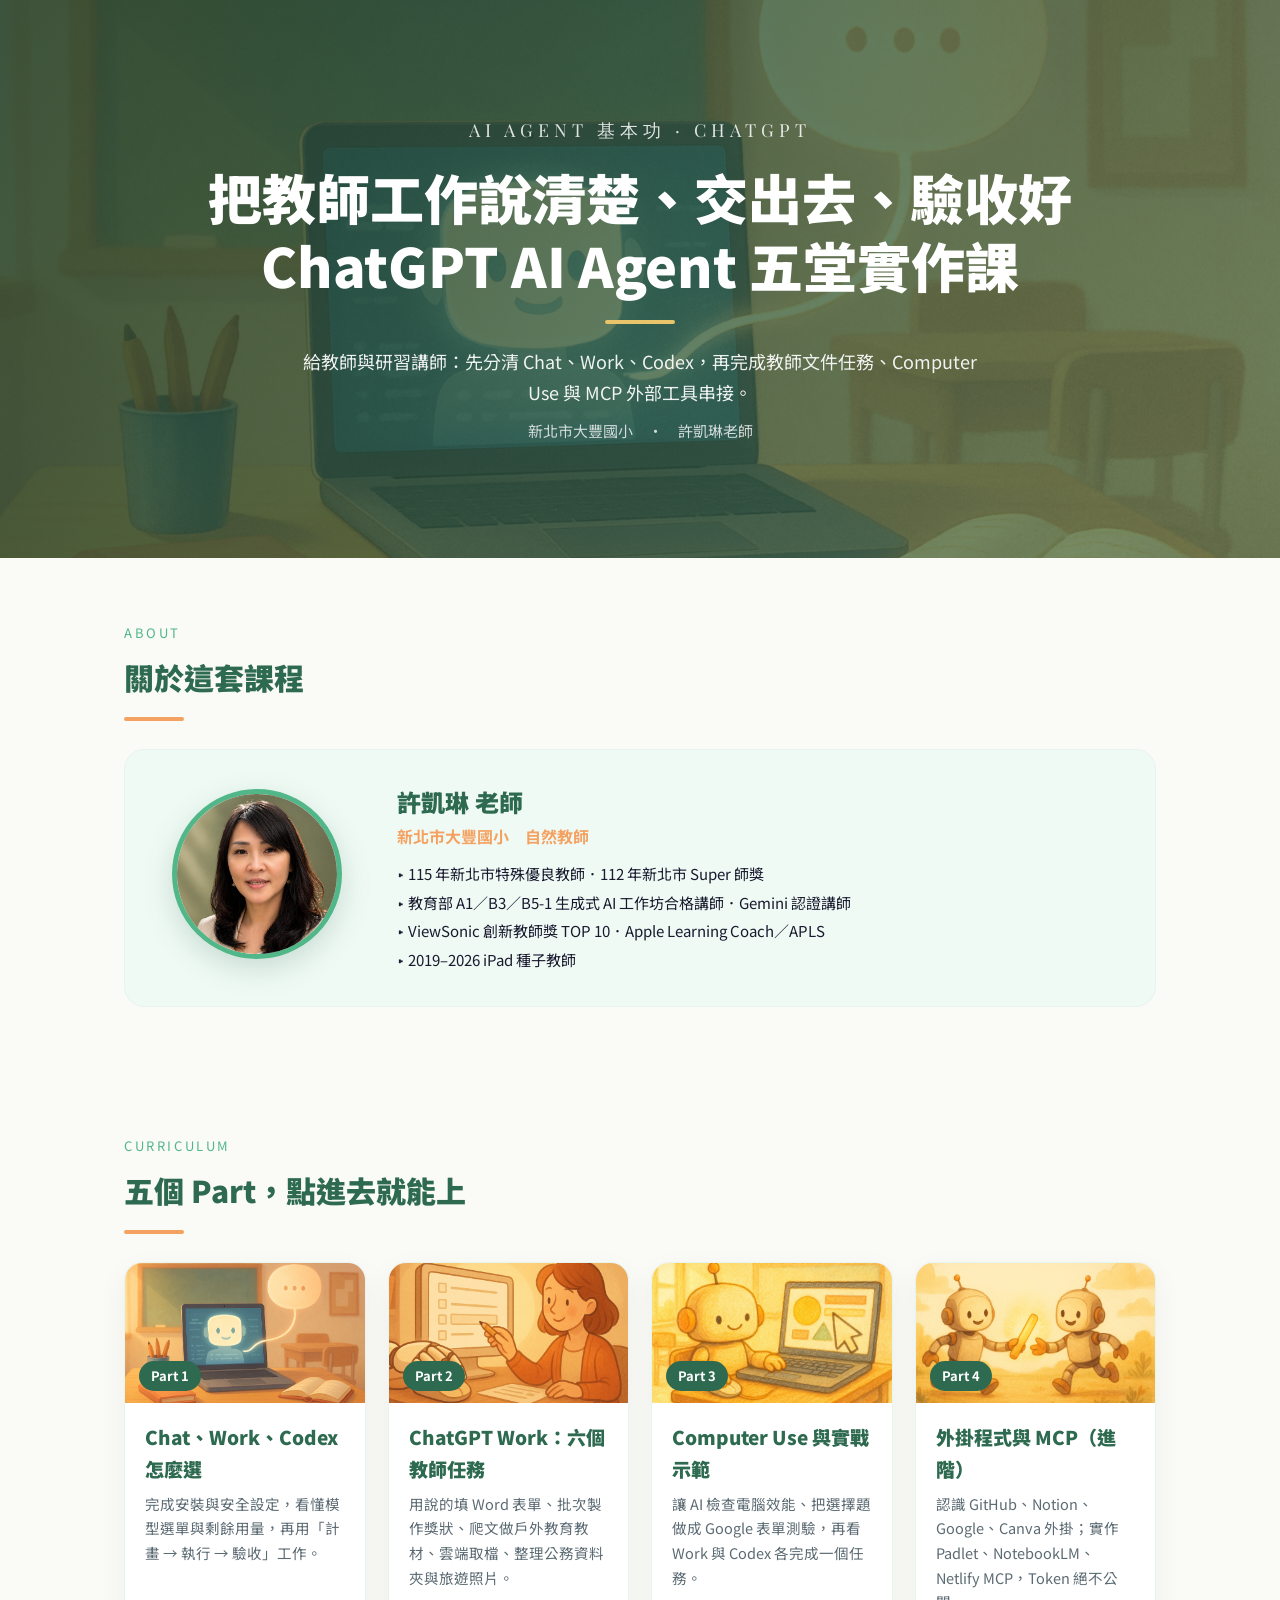
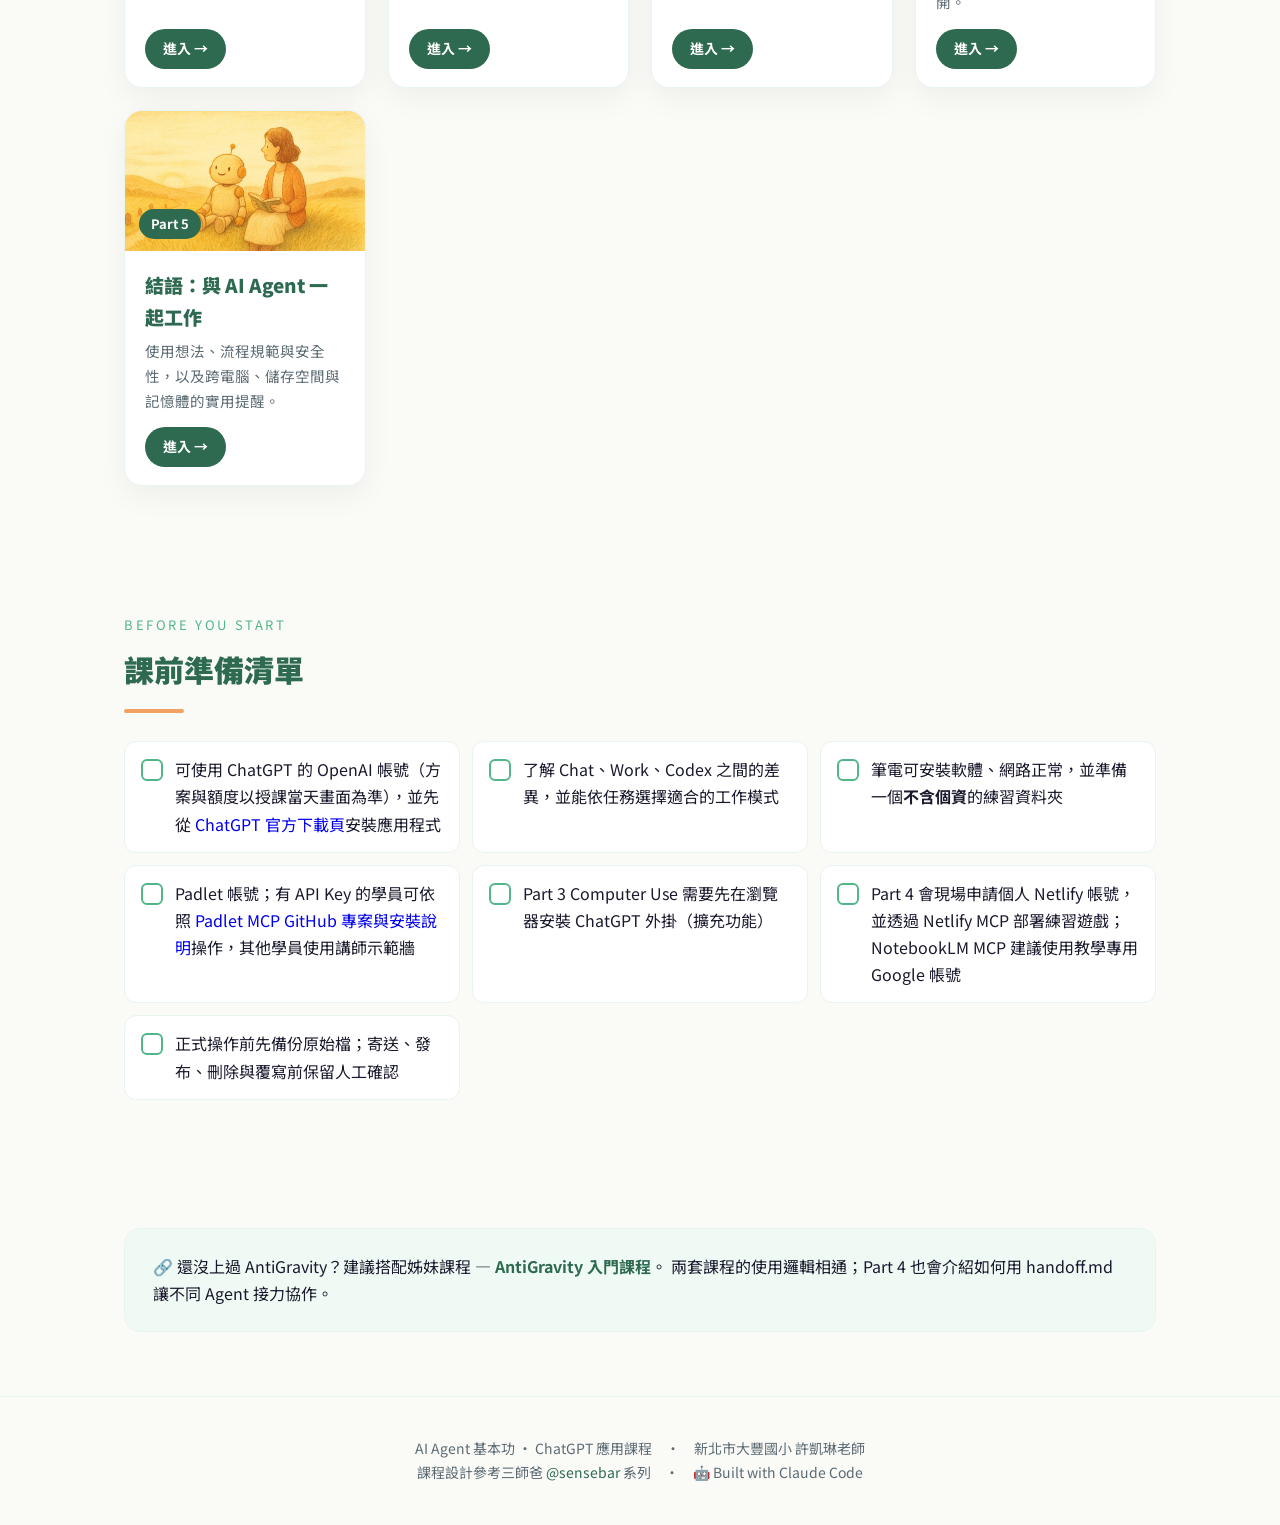
==== index.html @ dd2a67f3 "課程改為五個 Part：Work 六任務、Computer Use 示範、MCP 進階與結語 - Part 1：模型選單換新截圖，新增剩餘用量 - Part 2：改為國小教師 Work 六個實作任務 " ====
<!DOCTYPE html>
<html lang="zh-TW">
<head>
<meta charset="UTF-8">
<meta name="viewport" content="width=device-width, initial-scale=1.0">
<title>AI Agent 基本功 · ChatGPT 應用課程</title>
<link href="https://fonts.googleapis.com/css2?family=Noto+Sans+TC:wght@400;500;700;900&family=Playfair+Display:wght@700&display=swap" rel="stylesheet">
<style>
:root{
  --bg:#FAFAF7;--accent-1:#2D6A4F;--accent-2:#52B788;--accent-3:#F4A261;--accent-4:#E9C46A;
  --text:#1A1A2E;--muted:#5C6B73;--line:#E8F4F0;
}
*,*::before,*::after{box-sizing:border-box;margin:0;padding:0}
body{font-family:'Noto Sans TC',sans-serif;background:var(--bg);color:var(--text);line-height:1.7}
a{text-decoration:none}
.eyebrow{font-family:'Playfair Display';letter-spacing:.28em;text-transform:uppercase;font-size:13px}
.hero{min-height:62vh;display:flex;flex-direction:column;align-items:center;justify-content:center;text-align:center;
  color:#fff;padding:80px 24px;position:relative;background:url('part1/images/cover.png') center/cover}
.hero::after{content:'';position:absolute;inset:0;background:linear-gradient(120deg,rgba(26,58,42,.85),rgba(45,106,79,.6))}
.hero>*{position:relative;z-index:2}
.hero .eyebrow{opacity:.85;margin-bottom:18px}
.hero h1{font-size:clamp(30px,5vw,54px);font-weight:900;line-height:1.25;max-width:900px}
.hero .line{width:70px;height:4px;background:var(--accent-4);border-radius:2px;margin:22px auto}
.hero p{font-size:18px;opacity:.92;max-width:680px}
.hero .by{font-size:15px;opacity:.78;margin-top:10px}
section.block{max-width:1080px;margin:0 auto;padding:64px 24px}
.sec-eyebrow{color:var(--accent-2);letter-spacing:.2em;font-size:13px;margin-bottom:8px}
.sec-title{font-size:30px;font-weight:900;color:var(--accent-1)}
.dline{width:60px;height:4px;background:var(--accent-3);border-radius:2px;margin:14px 0 28px}
.teacher{display:grid;grid-template-columns:200px 1fr;gap:40px;align-items:center;background:#F0FAF5;border:1px solid var(--line);border-radius:20px;padding:32px}
.teacher img{width:170px;height:170px;border-radius:50%;object-fit:cover;border:5px solid var(--accent-2);box-shadow:0 10px 30px rgba(45,106,79,.2)}
.teacher h3{font-size:24px;color:var(--accent-1);font-weight:900}
.teacher .role{color:var(--accent-3);font-weight:700;margin-bottom:10px}
.teacher ul{list-style:none;font-size:15px;color:var(--text);line-height:1.9}
.parts{display:grid;grid-template-columns:repeat(auto-fit,minmax(240px,1fr));gap:22px}
.pcard{background:#fff;border:1px solid var(--line);border-radius:18px;overflow:hidden;display:flex;flex-direction:column;
  box-shadow:0 10px 30px rgba(0,0,0,.05);transition:transform .2s,box-shadow .2s}
.pcard:hover{transform:translateY(-6px);box-shadow:0 18px 44px rgba(45,106,79,.18)}
.pcard .thumb{height:140px;background-size:cover;background-position:center;position:relative}
.pcard .thumb span{position:absolute;left:14px;bottom:12px;background:var(--accent-1);color:#fff;font-weight:700;font-size:13px;padding:4px 12px;border-radius:999px}
.pcard .body{padding:18px 20px;display:flex;flex-direction:column;flex:1}
.pcard h4{font-size:19px;color:var(--accent-1);font-weight:900;margin-bottom:6px}
.pcard p{font-size:14.5px;color:var(--muted);flex:1}
.pcard .go{margin-top:14px;align-self:flex-start;background:var(--accent-1);color:#fff;font-weight:700;font-size:14px;padding:8px 18px;border-radius:999px}
.pcard:hover .go{background:var(--accent-2)}
.chk{list-style:none;display:grid;grid-template-columns:repeat(auto-fit,minmax(280px,1fr));gap:12px}
.chk li{display:flex;gap:12px;align-items:flex-start;background:#fff;border:1px solid var(--line);border-radius:12px;padding:14px 16px;font-size:16px}
.chk .b{width:22px;height:22px;border:2px solid var(--accent-2);border-radius:6px;flex-shrink:0;margin-top:3px}
.cross{background:#F0FAF5;border:1px solid var(--line);border-radius:16px;padding:24px 28px;font-size:16px}
.cross a{color:var(--accent-1);font-weight:700}
footer{text-align:center;color:var(--muted);font-size:14px;padding:40px 24px;border-top:1px solid var(--line)}
@media(max-width:680px){.teacher{grid-template-columns:1fr;text-align:center;justify-items:center}}
</style>
</head>
<body>

<div class="hero">
  <p class="eyebrow">AI Agent 基本功 · ChatGPT</p>
  <h1>把教師工作說清楚、交出去、驗收好<br>ChatGPT AI Agent 五堂實作課</h1>
  <div class="line"></div>
  <p>給教師與研習講師：先分清 Chat、Work、Codex，再完成教師文件任務、Computer Use 與 MCP 外部工具串接。</p>
  <p class="by">新北市大豐國小　·　許凱琳老師</p>
</div>

<section class="block">
  <p class="sec-eyebrow">ABOUT</p>
  <h2 class="sec-title">關於這套課程</h2>
  <div class="dline"></div>
  <div class="teacher">
    <div style="text-align:center"><img src="teacher.png" alt="許凱琳老師"></div>
    <div>
      <h3>許凱琳 老師</h3>
      <p class="role">新北市大豐國小　自然教師</p>
      <ul>
        <li>▸ 115 年新北市特殊優良教師．112 年新北市 Super 師獎</li>
        <li>▸ 教育部 A1／B3／B5-1 生成式 AI 工作坊合格講師．Gemini 認證講師</li>
        <li>▸ ViewSonic 創新教師獎 TOP 10．Apple Learning Coach／APLS</li>
        <li>▸ 2019–2026 iPad 種子教師</li>
      </ul>
    </div>
  </div>
</section>

<section class="block">
  <p class="sec-eyebrow">CURRICULUM</p>
  <h2 class="sec-title">五個 Part，點進去就能上</h2>
  <div class="dline"></div>
  <div class="parts">
    <a class="pcard" href="part1/index.html">
      <div class="thumb" style="background-image:url('part1/images/cover.png')"><span>Part 1</span></div>
      <div class="body"><h4>Chat、Work、Codex 怎麼選</h4><p>完成安裝與安全設定，看懂模型選單與剩餘用量，再用「計畫 → 執行 → 驗收」工作。</p><span class="go">進入 →</span></div>
    </a>
    <a class="pcard" href="part2/index.html">
      <div class="thumb" style="background-image:url('part2/images/cover.png')"><span>Part 2</span></div>
      <div class="body"><h4>ChatGPT Work：六個教師任務</h4><p>用說的填 Word 表單、批次製作獎狀、爬文做戶外教育教材、雲端取檔、整理公務資料夾與旅遊照片。</p><span class="go">進入 →</span></div>
    </a>
    <a class="pcard" href="part3/index.html">
      <div class="thumb" style="background-image:url('part3/images/cover.png')"><span>Part 3</span></div>
      <div class="body"><h4>Computer Use 與實戰示範</h4><p>讓 AI 檢查電腦效能、把選擇題做成 Google 表單測驗，再看 Work 與 Codex 各完成一個任務。</p><span class="go">進入 →</span></div>
    </a>
    <a class="pcard" href="part4/index.html">
      <div class="thumb" style="background-image:url('part4/images/cover.png')"><span>Part 4</span></div>
      <div class="body"><h4>外掛程式與 MCP（進階）</h4><p>認識 GitHub、Notion、Google、Canva 外掛；實作 Padlet、NotebookLM、Netlify MCP，Token 絕不公開。</p><span class="go">進入 →</span></div>
    </a>
    <a class="pcard" href="part5/index.html">
      <div class="thumb" style="background-image:url('part5/images/cover.png')"><span>Part 5</span></div>
      <div class="body"><h4>結語：與 AI Agent 一起工作</h4><p>使用想法、流程規範與安全性，以及跨電腦、儲存空間與記憶體的實用提醒。</p><span class="go">進入 →</span></div>
    </a>
  </div>
</section>

<section class="block">
  <p class="sec-eyebrow">BEFORE YOU START</p>
  <h2 class="sec-title">課前準備清單</h2>
  <div class="dline"></div>
  <ul class="chk">
    <li><span class="b"></span><div>可使用 ChatGPT 的 OpenAI 帳號（方案與額度以授課當天畫面為準），並先從 <a href="https://chatgpt.com/zh-Hant/download/?utm_source=google&amp;utm_medium=paid_search&amp;utm_campaign=GOOG_C_SEM_GBR_Core_CHT_BAU_ACQ_PER_MIX_ALL_APAC_AU_EN_021425&amp;c_id=22239765488&amp;c_agid=176457983033&amp;c_crid=790574195702&amp;c_kwid=kwd-350567194487&amp;c_ims=&amp;c_pms=9071791&amp;c_nw=g&amp;c_dvc=c&amp;gad_source=1&amp;gad_campaignid=22239765488&amp;gbraid=0AAAAA-I0E5fK0s0aEL0Xk7DuOpNk20ozf&amp;gclid=CjwKCAjwyOzSBhBTEiwAmxvJ-qvBQ9vXFTyncoGYKgB4YXILyBUnPpXNg4qQpGhBZ-QBiLRm71dwvhoCGNcQAvD_BwE" target="_blank" rel="noopener">ChatGPT 官方下載頁</a>安裝應用程式</div></li>
    <li><span class="b"></span><div>了解 Chat、Work、Codex 之間的差異，並能依任務選擇適合的工作模式</div></li>
    <li><span class="b"></span><div>筆電可安裝軟體、網路正常，並準備一個<b>不含個資</b>的練習資料夾</div></li>
    <li><span class="b"></span><div>Padlet 帳號；有 API Key 的學員可依照 <a href="https://github.com/ab0308-del/padlet-mcp" target="_blank" rel="noopener">Padlet MCP GitHub 專案與安裝說明</a>操作，其他學員使用講師示範牆</div></li>
    <li><span class="b"></span><div>Part 3 Computer Use 需要先在瀏覽器安裝 ChatGPT 外掛（擴充功能）</div></li>
    <li><span class="b"></span><div>Part 4 會現場申請個人 Netlify 帳號，並透過 Netlify MCP 部署練習遊戲；NotebookLM MCP 建議使用教學專用 Google 帳號</div></li>
    <li><span class="b"></span><div>正式操作前先備份原始檔；寄送、發布、刪除與覆寫前保留人工確認</div></li>
  </ul>
</section>

<section class="block">
  <div class="cross">
    🔗 還沒上過 AntiGravity？建議搭配姊妹課程 —
    <a href="https://ab0308-del.github.io/antigravity-course/" target="_blank">AntiGravity 入門課程</a>。
    兩套課程的使用邏輯相通；Part 4 也會介紹如何用 handoff.md 讓不同 Agent 接力協作。
  </div>
</section>

<footer>
  AI Agent 基本功 · ChatGPT 應用課程　·　新北市大豐國小 許凱琳老師<br>
  課程設計參考三師爸 <a href="https://www.youtube.com/@sensebar" target="_blank" style="color:var(--accent-1)">@sensebar</a> 系列　·　🤖 Built with Claude Code
</footer>

</body>
</html>
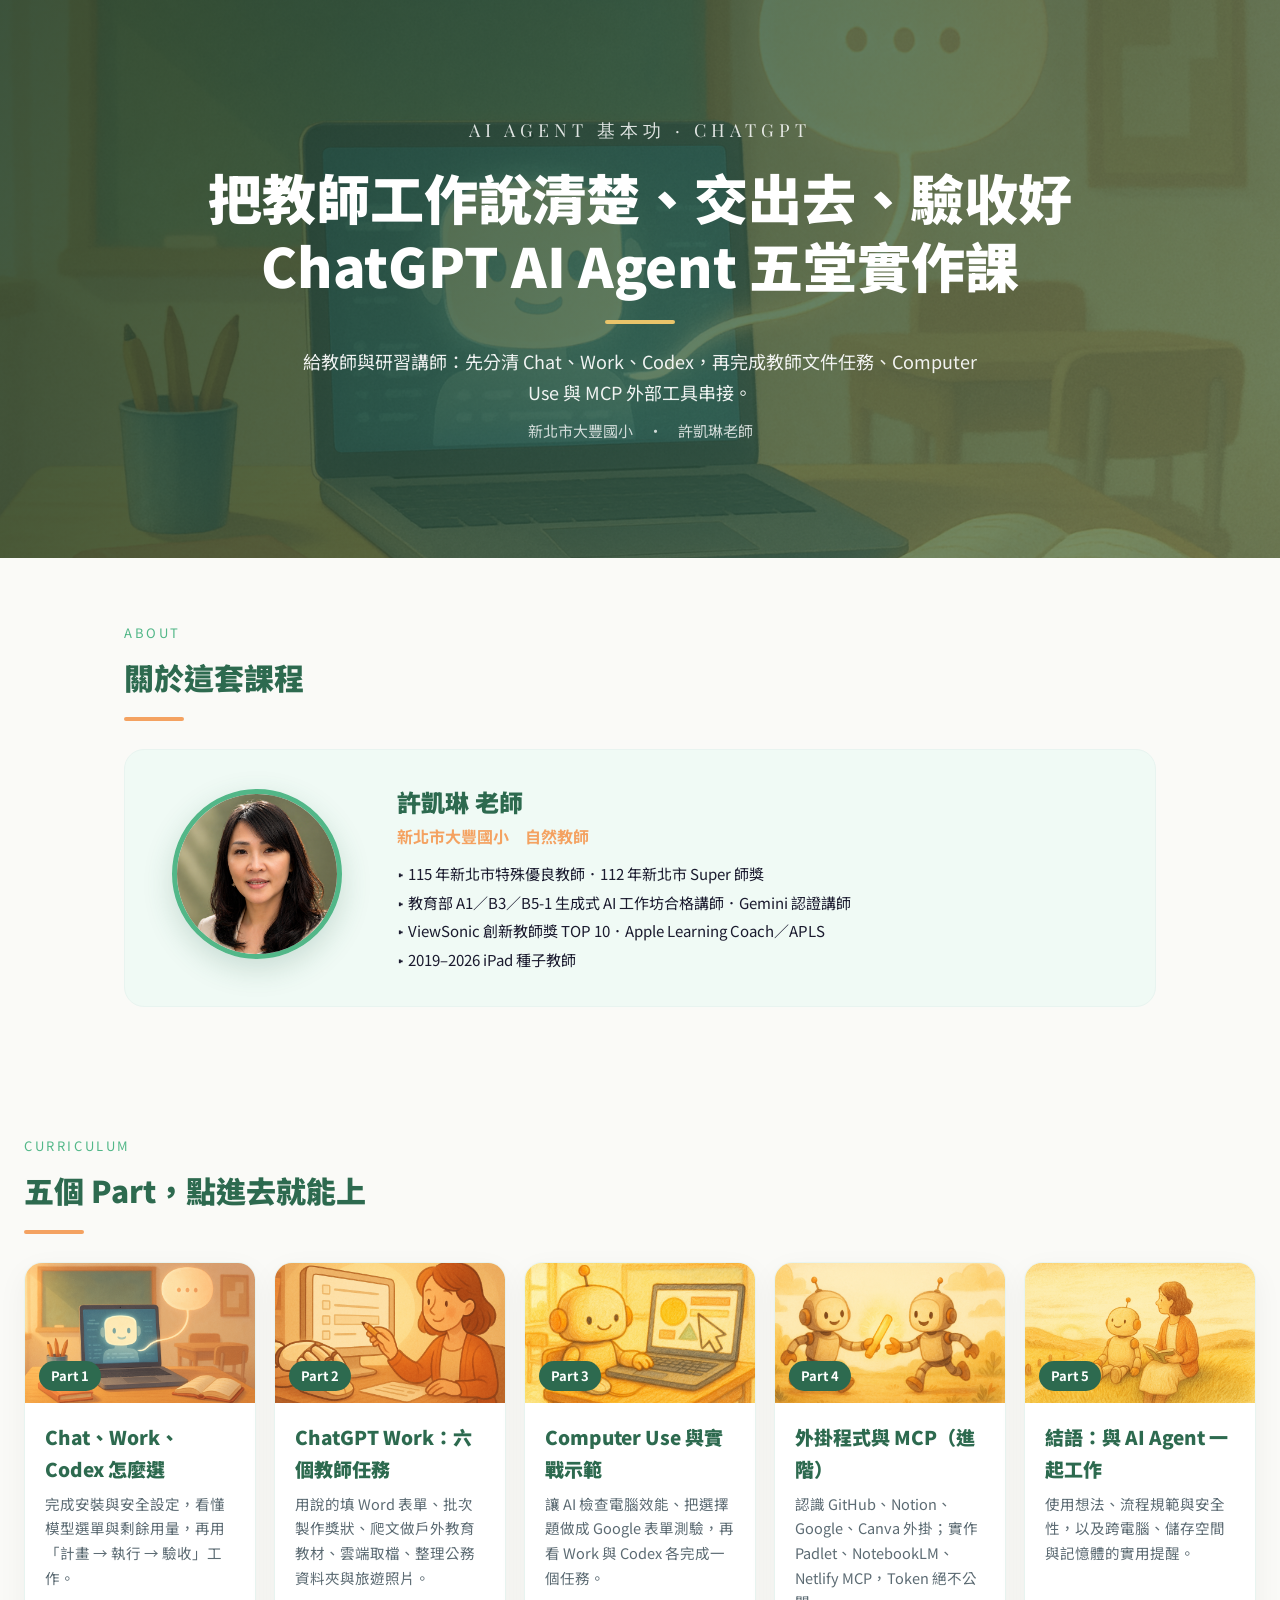
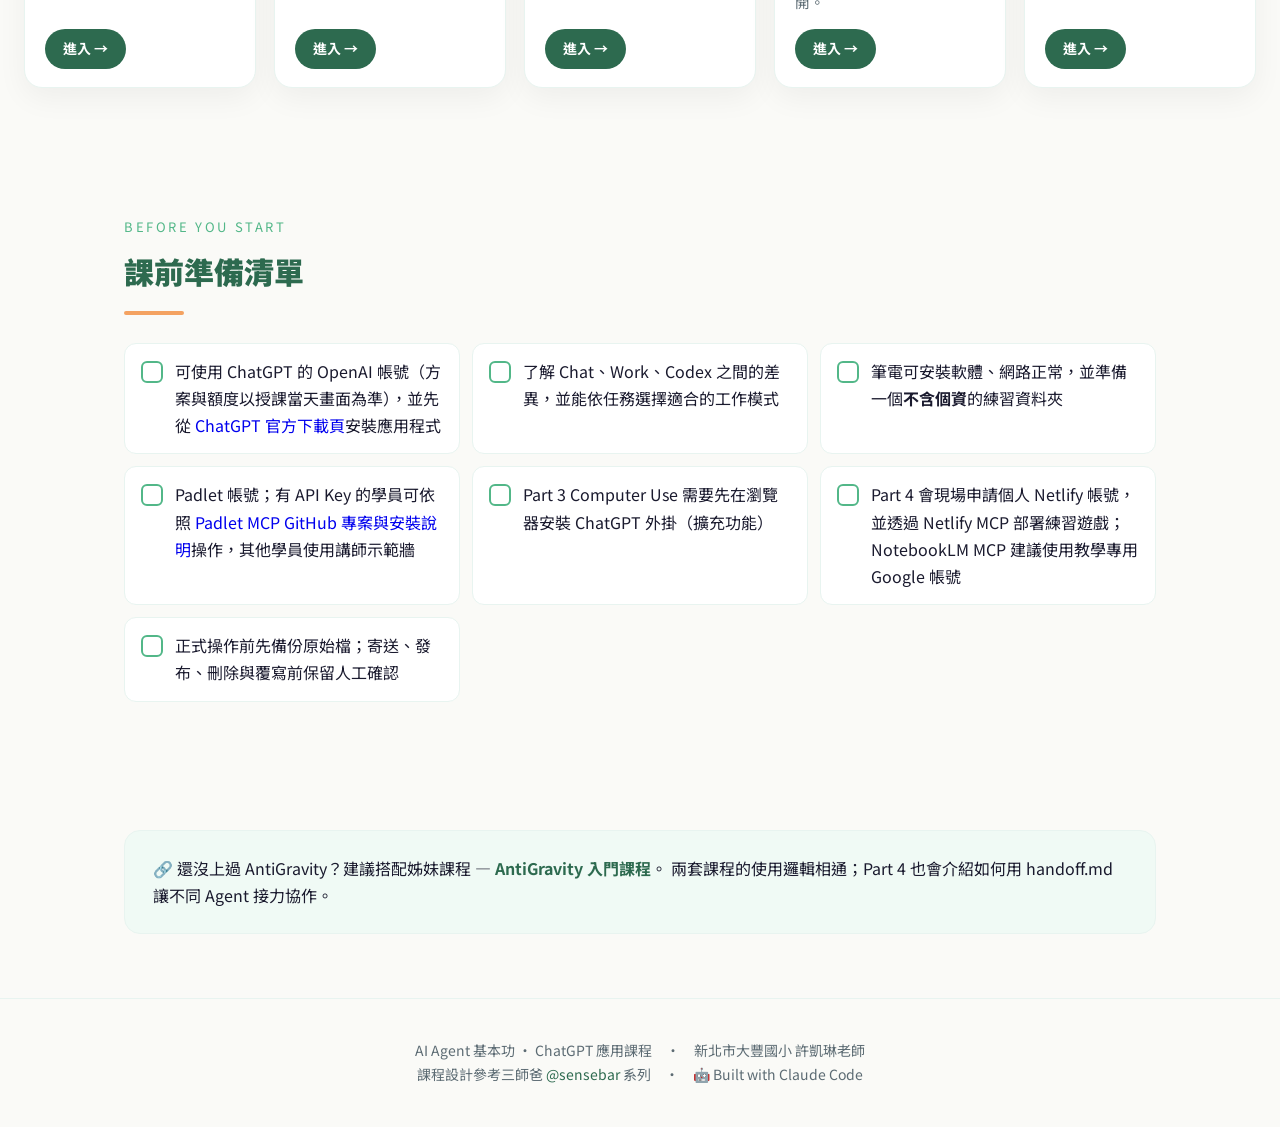
==== commit c51d5d86: "首頁五個 Part 卡片排成同一列 Co-Authored-By: Claude Opus 5.5 <noreply@anthropic.com>" ====
--- a/index.html
+++ b/index.html
@@ -32,7 +32,10 @@
 .teacher h3{font-size:24px;color:var(--accent-1);font-weight:900}
 .teacher .role{color:var(--accent-3);font-weight:700;margin-bottom:10px}
 .teacher ul{list-style:none;font-size:15px;color:var(--text);line-height:1.9}
-.parts{display:grid;grid-template-columns:repeat(auto-fit,minmax(240px,1fr));gap:22px}
+section.block.wide{max-width:1280px}
+.parts{display:grid;grid-template-columns:repeat(5,1fr);gap:18px}
+@media(max-width:1100px){.parts{grid-template-columns:repeat(3,1fr)}}
+@media(max-width:760px){.parts{grid-template-columns:1fr}}
 .pcard{background:#fff;border:1px solid var(--line);border-radius:18px;overflow:hidden;display:flex;flex-direction:column;
   box-shadow:0 10px 30px rgba(0,0,0,.05);transition:transform .2s,box-shadow .2s}
 .pcard:hover{transform:translateY(-6px);box-shadow:0 18px 44px rgba(45,106,79,.18)}
@@ -81,7 +84,7 @@
   </div>
 </section>
 
-<section class="block">
+<section class="block wide">
   <p class="sec-eyebrow">CURRICULUM</p>
   <h2 class="sec-title">五個 Part，點進去就能上</h2>
   <div class="dline"></div>
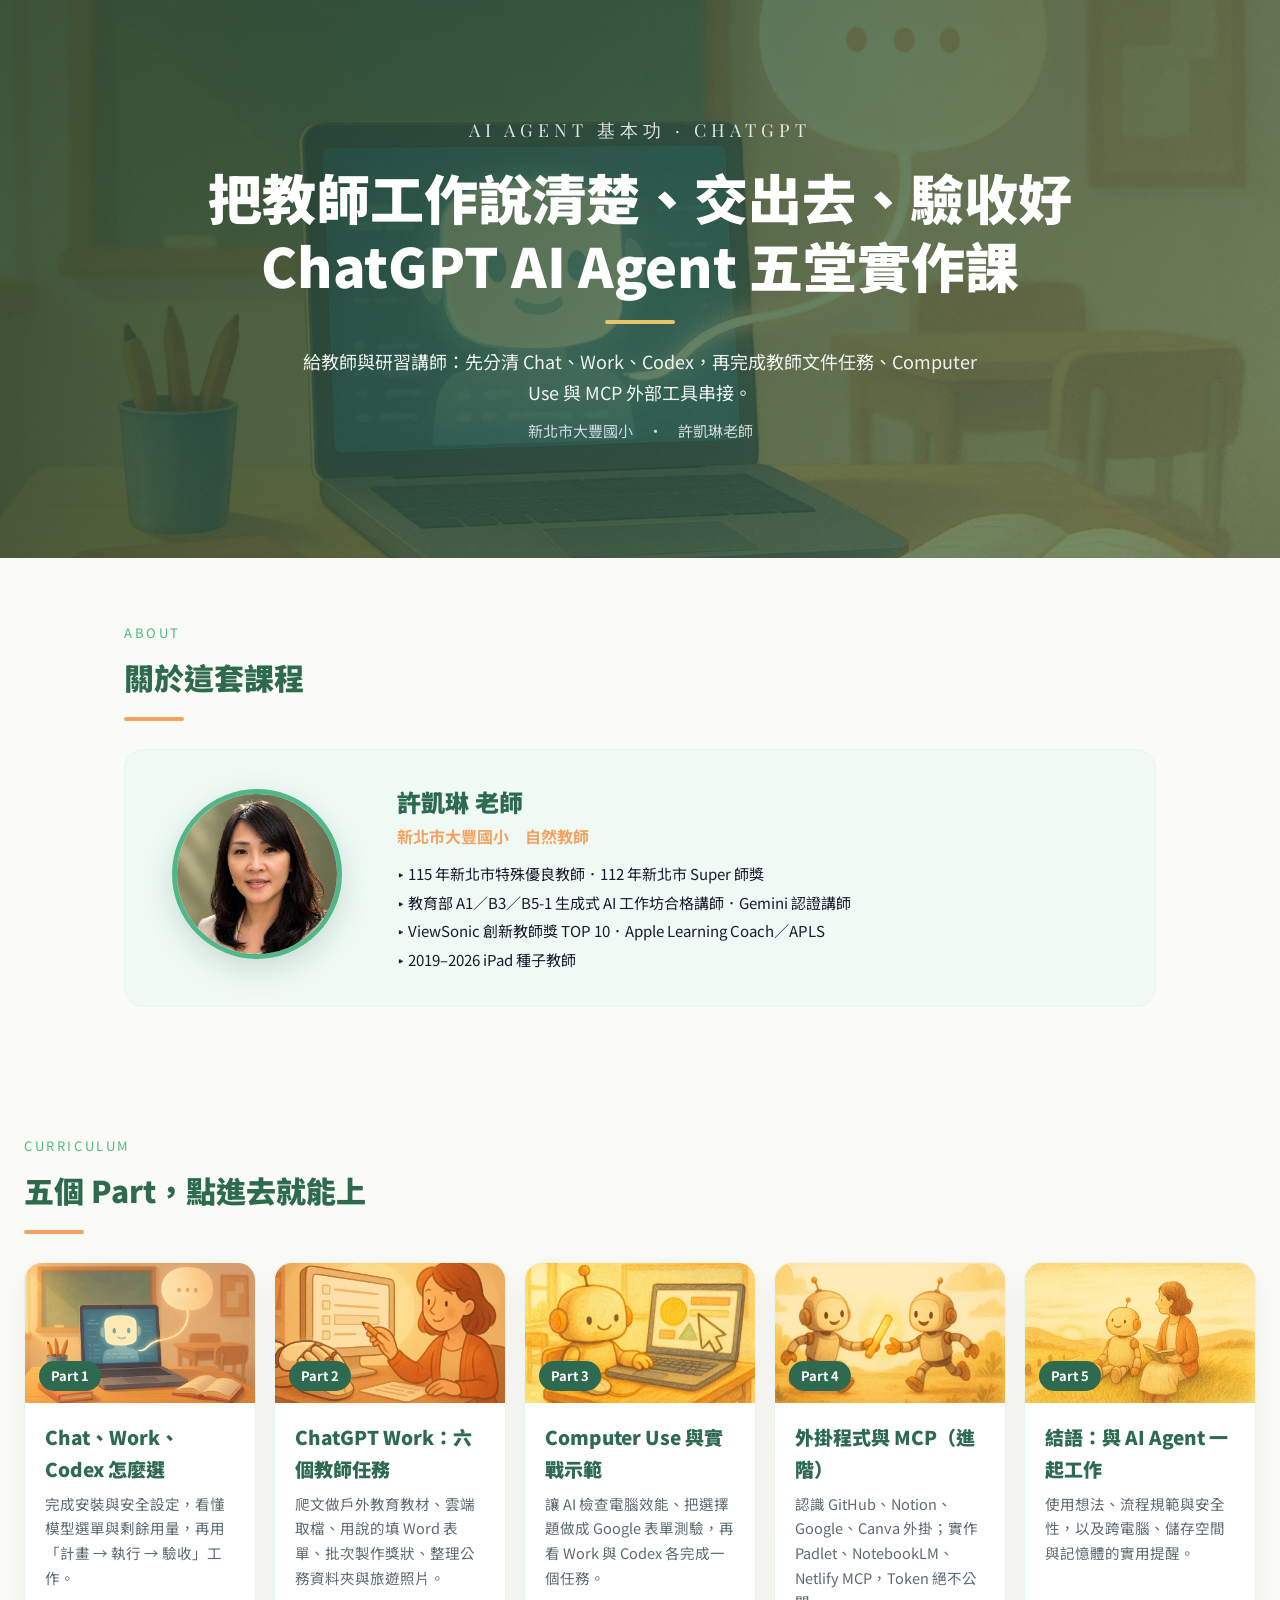
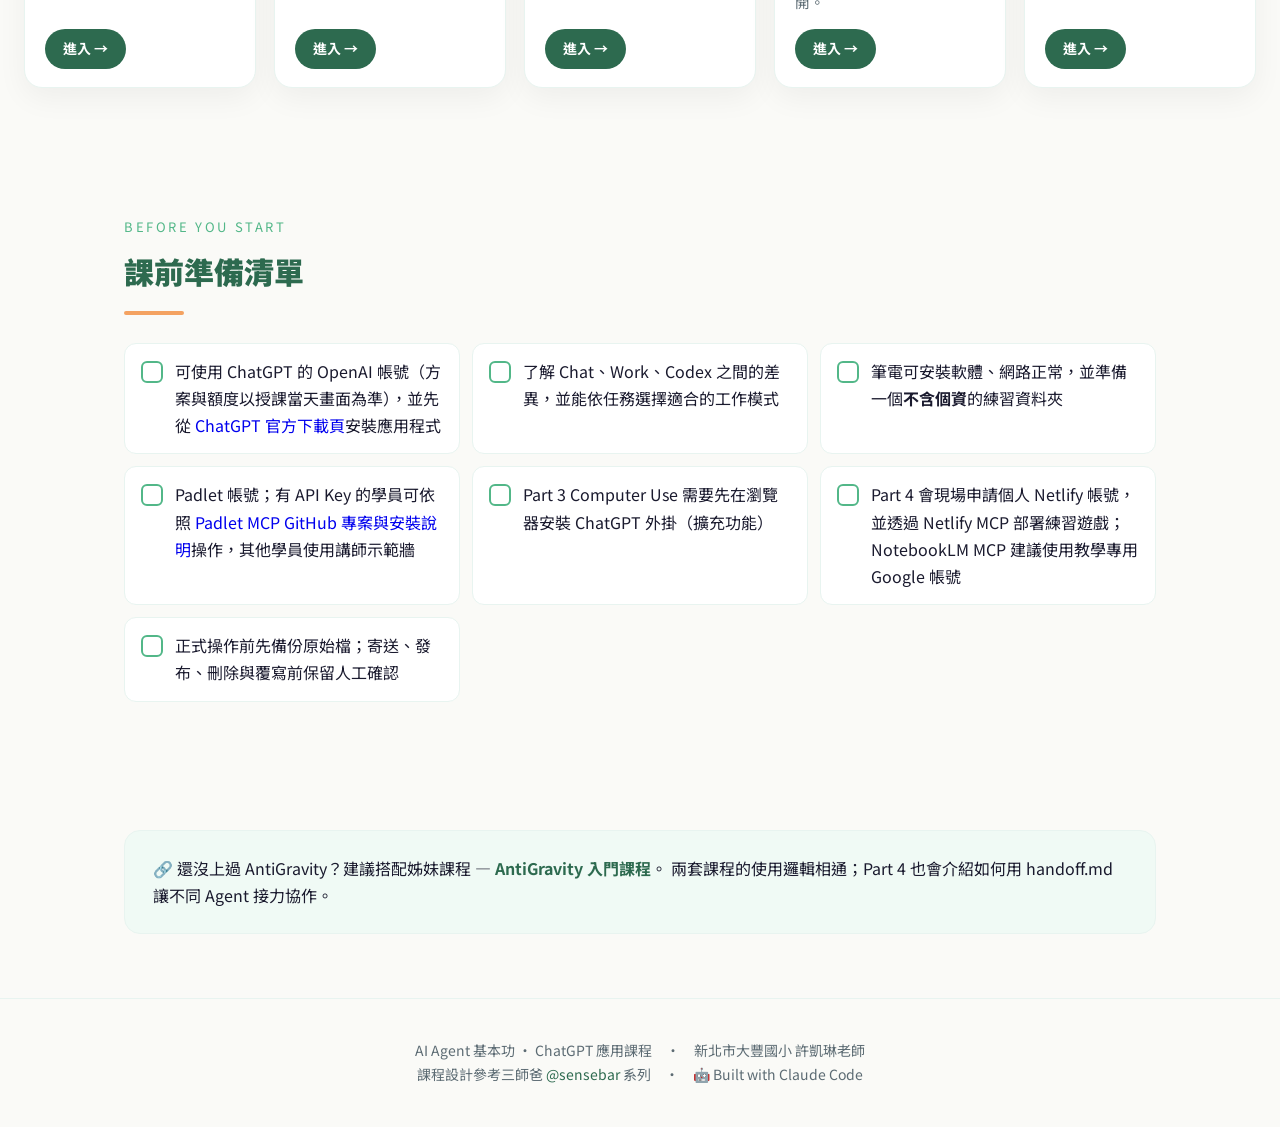
==== commit e36172fa: "Part 2 任務順序調整：爬文教材、雲端取檔移到任務 1、2 Co-Authored-By: Claude Opus 5.5 <noreply@anthropic.com>" ====
--- a/index.html
+++ b/index.html
@@ -95,7 +95,7 @@
     </a>
     <a class="pcard" href="part2/index.html">
       <div class="thumb" style="background-image:url('part2/images/cover.png')"><span>Part 2</span></div>
-      <div class="body"><h4>ChatGPT Work：六個教師任務</h4><p>用說的填 Word 表單、批次製作獎狀、爬文做戶外教育教材、雲端取檔、整理公務資料夾與旅遊照片。</p><span class="go">進入 →</span></div>
+      <div class="body"><h4>ChatGPT Work：六個教師任務</h4><p>爬文做戶外教育教材、雲端取檔、用說的填 Word 表單、批次製作獎狀、整理公務資料夾與旅遊照片。</p><span class="go">進入 →</span></div>
     </a>
     <a class="pcard" href="part3/index.html">
       <div class="thumb" style="background-image:url('part3/images/cover.png')"><span>Part 3</span></div>
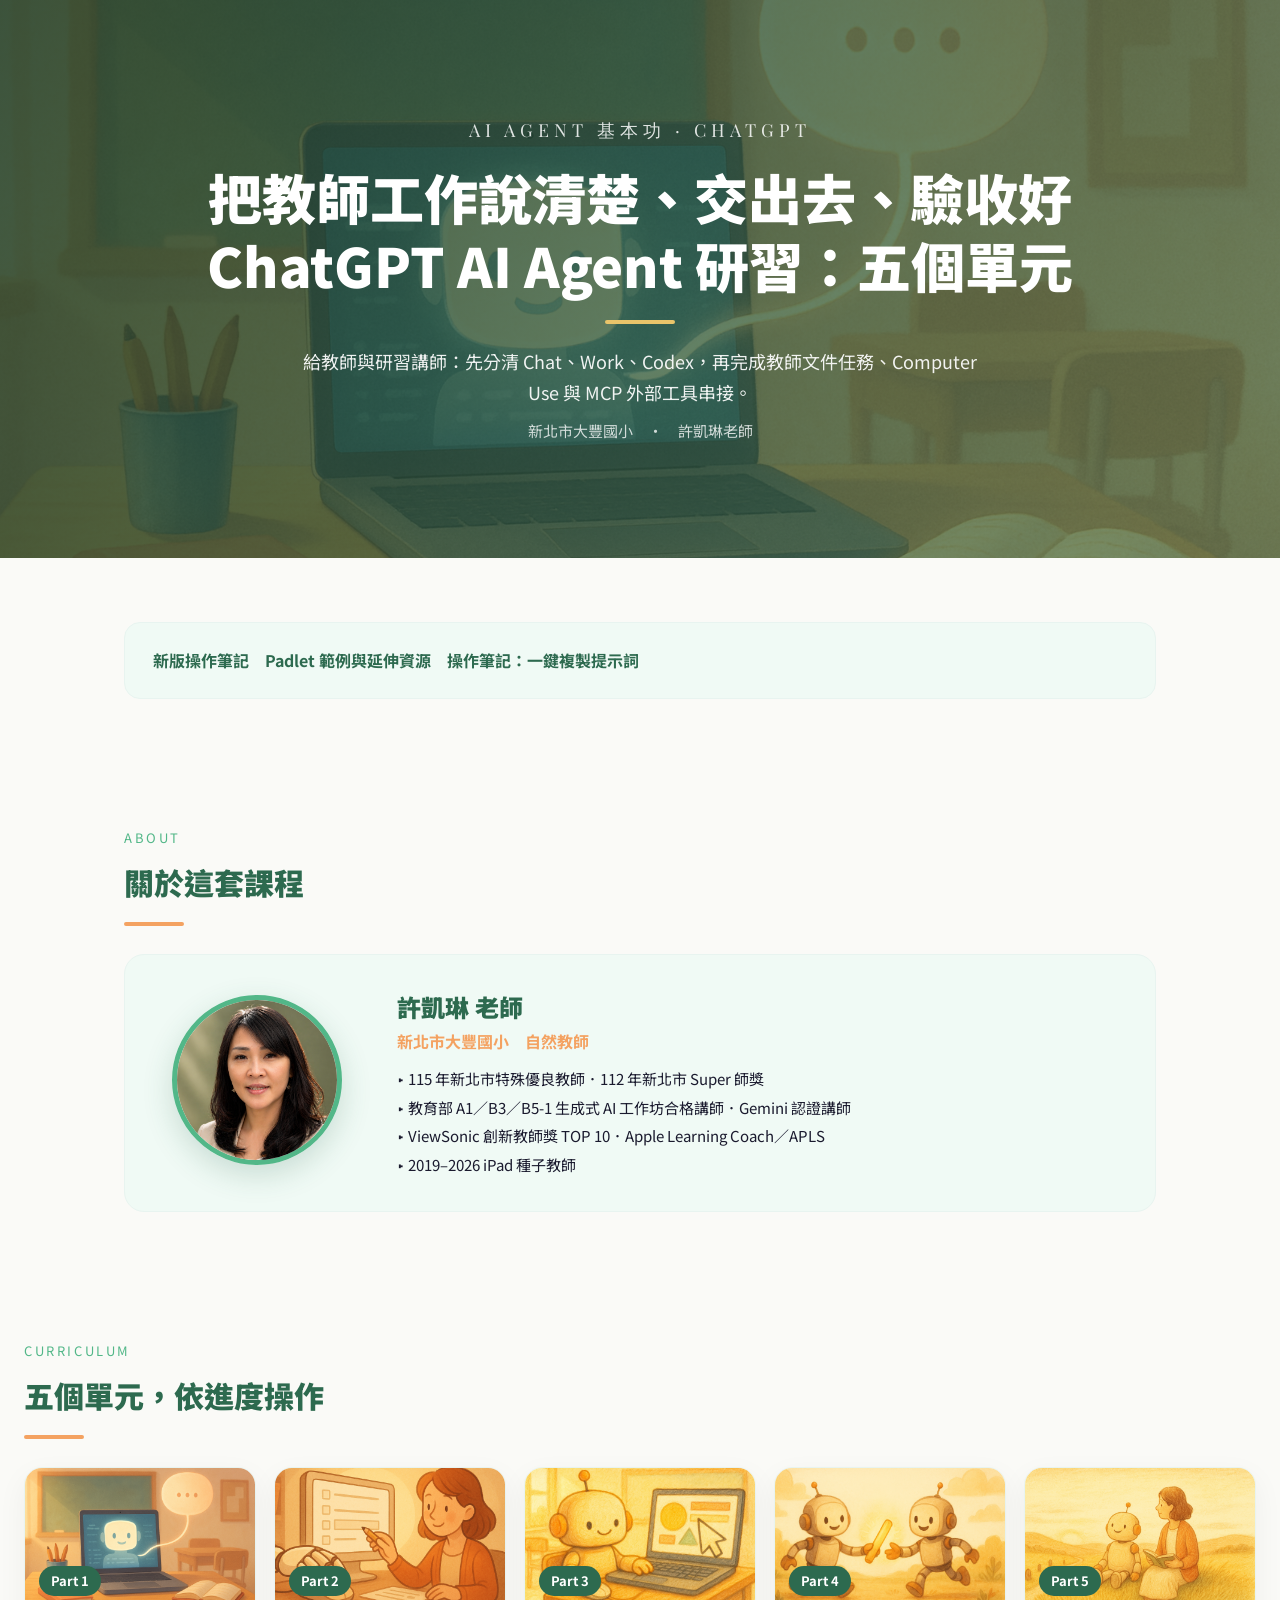
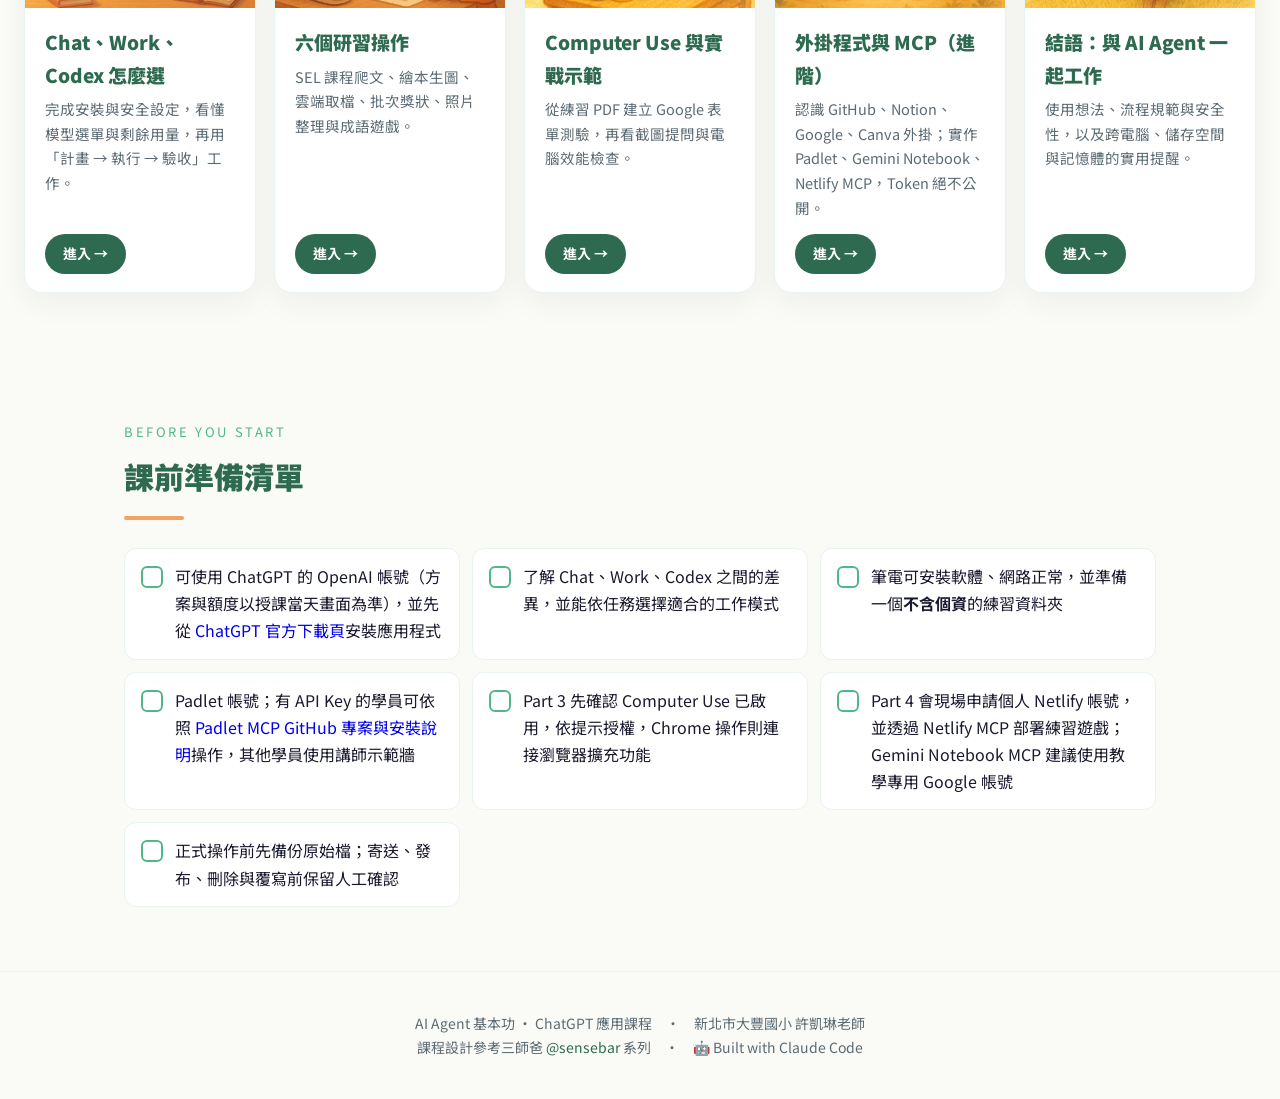
==== commit 494dab0f: "更新教師研習六個操作、Gemini Notebook 與操作筆記，加入 360 補充範例" ====
--- a/index.html
+++ b/index.html
@@ -59,12 +59,13 @@
 
 <div class="hero">
   <p class="eyebrow">AI Agent 基本功 · ChatGPT</p>
-  <h1>把教師工作說清楚、交出去、驗收好<br>ChatGPT AI Agent 五堂實作課</h1>
+  <h1>把教師工作說清楚、交出去、驗收好<br>ChatGPT AI Agent 研習：五個單元</h1>
   <div class="line"></div>
   <p>給教師與研習講師：先分清 Chat、Work、Codex，再完成教師文件任務、Computer Use 與 MCP 外部工具串接。</p>
   <p class="by">新北市大豐國小　·　許凱琳老師</p>
 </div>
 
+<section class="block"><div class="cross"><a href="https://docs.google.com/document/d/1jzYLz-a3kMPW-TNwBAWWw-22x5_Wmz9sQcmVhnAe8pc/edit?usp=drivesdk" target="_blank" rel="noopener">新版操作筆記</a>　<a href="https://padlet.com/ab0308/ai-agent-s024hck04xwtok7u6uiw" target="_blank" rel="noopener">Padlet 範例與延伸資源</a>　<a href="學員操作筆記.html" target="_blank" rel="noopener">操作筆記：一鍵複製提示詞</a></div></section>
 <section class="block">
   <p class="sec-eyebrow">ABOUT</p>
   <h2 class="sec-title">關於這套課程</h2>
@@ -86,7 +87,7 @@
 
 <section class="block wide">
   <p class="sec-eyebrow">CURRICULUM</p>
-  <h2 class="sec-title">五個 Part，點進去就能上</h2>
+  <h2 class="sec-title">五個單元，依進度操作</h2>
   <div class="dline"></div>
   <div class="parts">
     <a class="pcard" href="part1/index.html">
@@ -95,15 +96,15 @@
     </a>
     <a class="pcard" href="part2/index.html">
       <div class="thumb" style="background-image:url('part2/images/cover.png')"><span>Part 2</span></div>
-      <div class="body"><h4>ChatGPT Work：六個教師任務</h4><p>爬文做戶外教育教材、雲端取檔、用說的填 Word 表單、批次製作獎狀、整理公務資料夾與旅遊照片。</p><span class="go">進入 →</span></div>
+      <div class="body"><h4>六個研習操作</h4><p>SEL 課程爬文、繪本生圖、雲端取檔、批次獎狀、照片整理與成語遊戲。</p><span class="go">進入 →</span></div>
     </a>
     <a class="pcard" href="part3/index.html">
       <div class="thumb" style="background-image:url('part3/images/cover.png')"><span>Part 3</span></div>
-      <div class="body"><h4>Computer Use 與實戰示範</h4><p>讓 AI 檢查電腦效能、把選擇題做成 Google 表單測驗，再看 Work 與 Codex 各完成一個任務。</p><span class="go">進入 →</span></div>
+      <div class="body"><h4>Computer Use 與實戰示範</h4><p>從練習 PDF 建立 Google 表單測驗，再看截圖提問與電腦效能檢查。</p><span class="go">進入 →</span></div>
     </a>
     <a class="pcard" href="part4/index.html">
       <div class="thumb" style="background-image:url('part4/images/cover.png')"><span>Part 4</span></div>
-      <div class="body"><h4>外掛程式與 MCP（進階）</h4><p>認識 GitHub、Notion、Google、Canva 外掛；實作 Padlet、NotebookLM、Netlify MCP，Token 絕不公開。</p><span class="go">進入 →</span></div>
+      <div class="body"><h4>外掛程式與 MCP（進階）</h4><p>認識 GitHub、Notion、Google、Canva 外掛；實作 Padlet、Gemini Notebook、Netlify MCP，Token 絕不公開。</p><span class="go">進入 →</span></div>
     </a>
     <a class="pcard" href="part5/index.html">
       <div class="thumb" style="background-image:url('part5/images/cover.png')"><span>Part 5</span></div>
@@ -121,19 +122,13 @@
     <li><span class="b"></span><div>了解 Chat、Work、Codex 之間的差異，並能依任務選擇適合的工作模式</div></li>
     <li><span class="b"></span><div>筆電可安裝軟體、網路正常，並準備一個<b>不含個資</b>的練習資料夾</div></li>
     <li><span class="b"></span><div>Padlet 帳號；有 API Key 的學員可依照 <a href="https://github.com/ab0308-del/padlet-mcp" target="_blank" rel="noopener">Padlet MCP GitHub 專案與安裝說明</a>操作，其他學員使用講師示範牆</div></li>
-    <li><span class="b"></span><div>Part 3 Computer Use 需要先在瀏覽器安裝 ChatGPT 外掛（擴充功能）</div></li>
-    <li><span class="b"></span><div>Part 4 會現場申請個人 Netlify 帳號，並透過 Netlify MCP 部署練習遊戲；NotebookLM MCP 建議使用教學專用 Google 帳號</div></li>
+    <li><span class="b"></span><div>Part 3 先確認 Computer Use 已啟用，依提示授權，Chrome 操作則連接瀏覽器擴充功能</div></li>
+    <li><span class="b"></span><div>Part 4 會現場申請個人 Netlify 帳號，並透過 Netlify MCP 部署練習遊戲；Gemini Notebook MCP 建議使用教學專用 Google 帳號</div></li>
     <li><span class="b"></span><div>正式操作前先備份原始檔；寄送、發布、刪除與覆寫前保留人工確認</div></li>
   </ul>
 </section>
 
-<section class="block">
-  <div class="cross">
-    🔗 還沒上過 AntiGravity？建議搭配姊妹課程 —
-    <a href="https://ab0308-del.github.io/antigravity-course/" target="_blank">AntiGravity 入門課程</a>。
-    兩套課程的使用邏輯相通；Part 4 也會介紹如何用 handoff.md 讓不同 Agent 接力協作。
-  </div>
-</section>
+
 
 <footer>
   AI Agent 基本功 · ChatGPT 應用課程　·　新北市大豐國小 許凱琳老師<br>
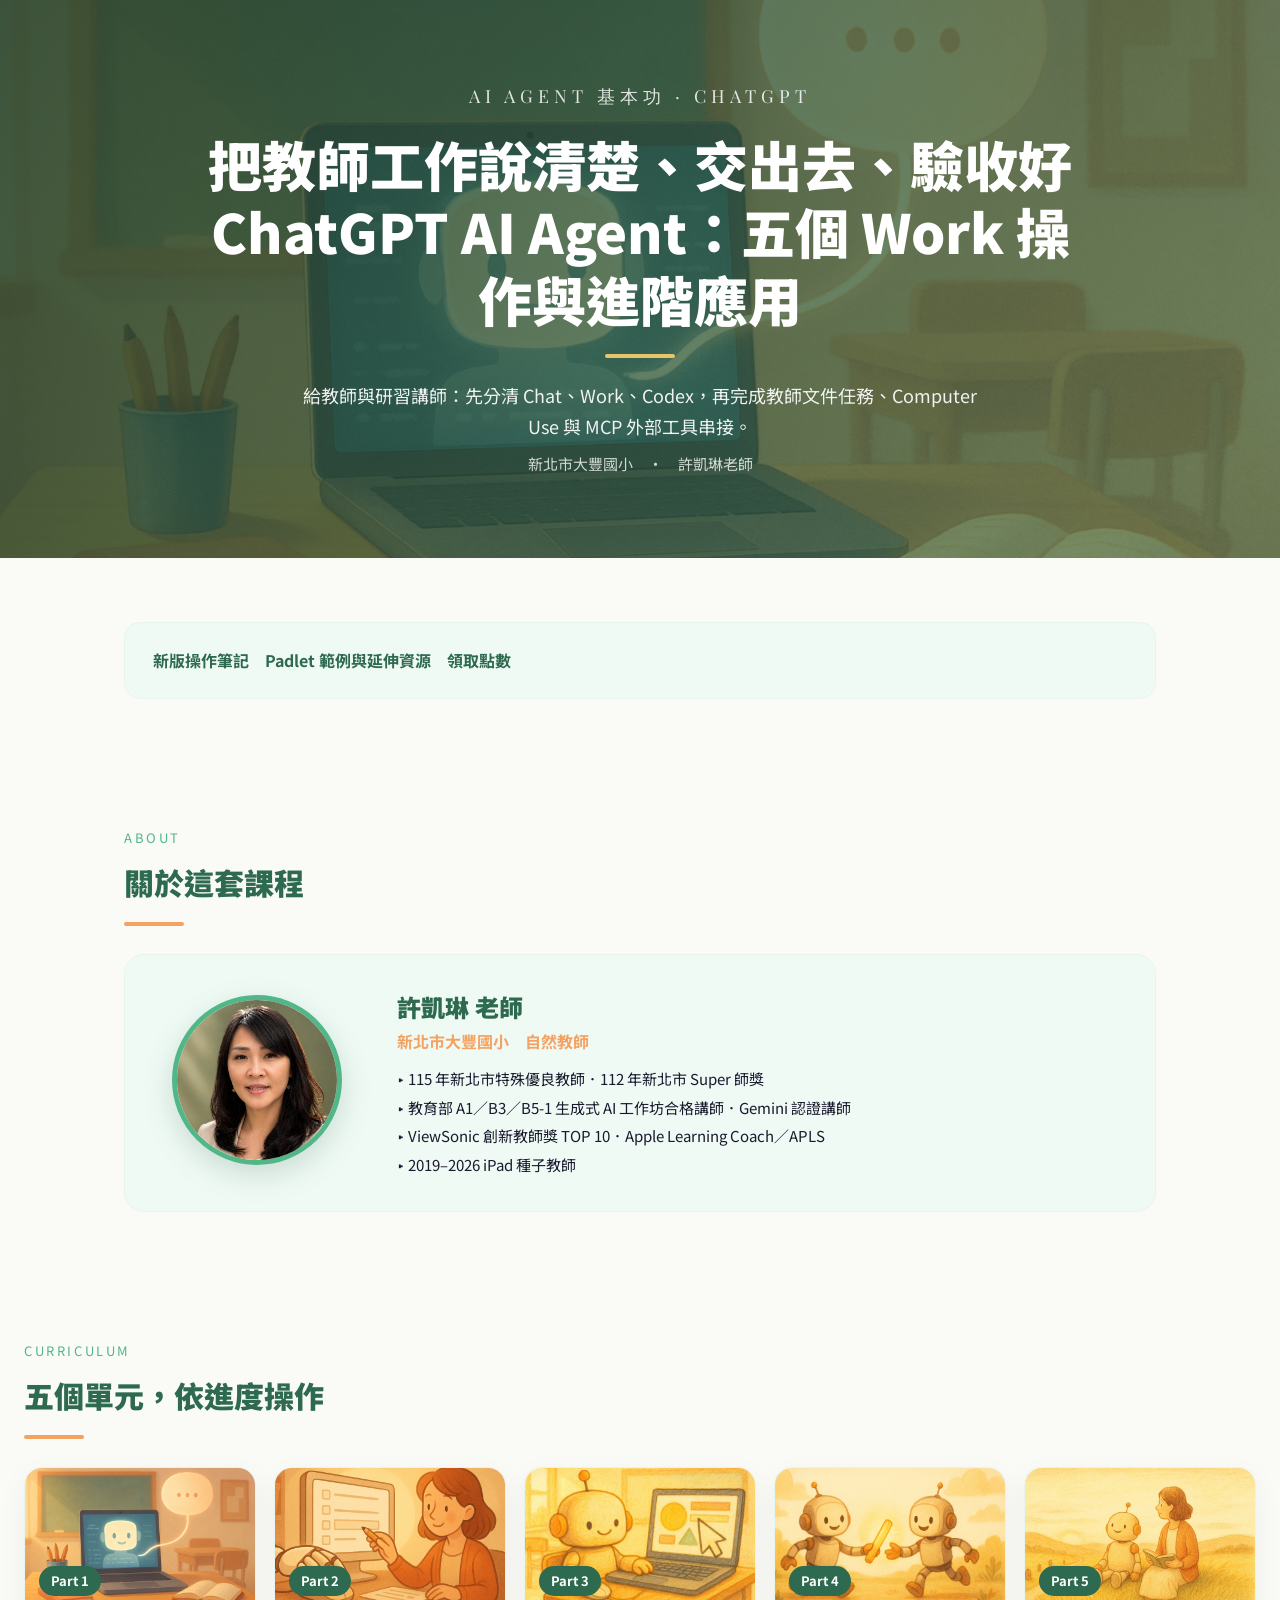
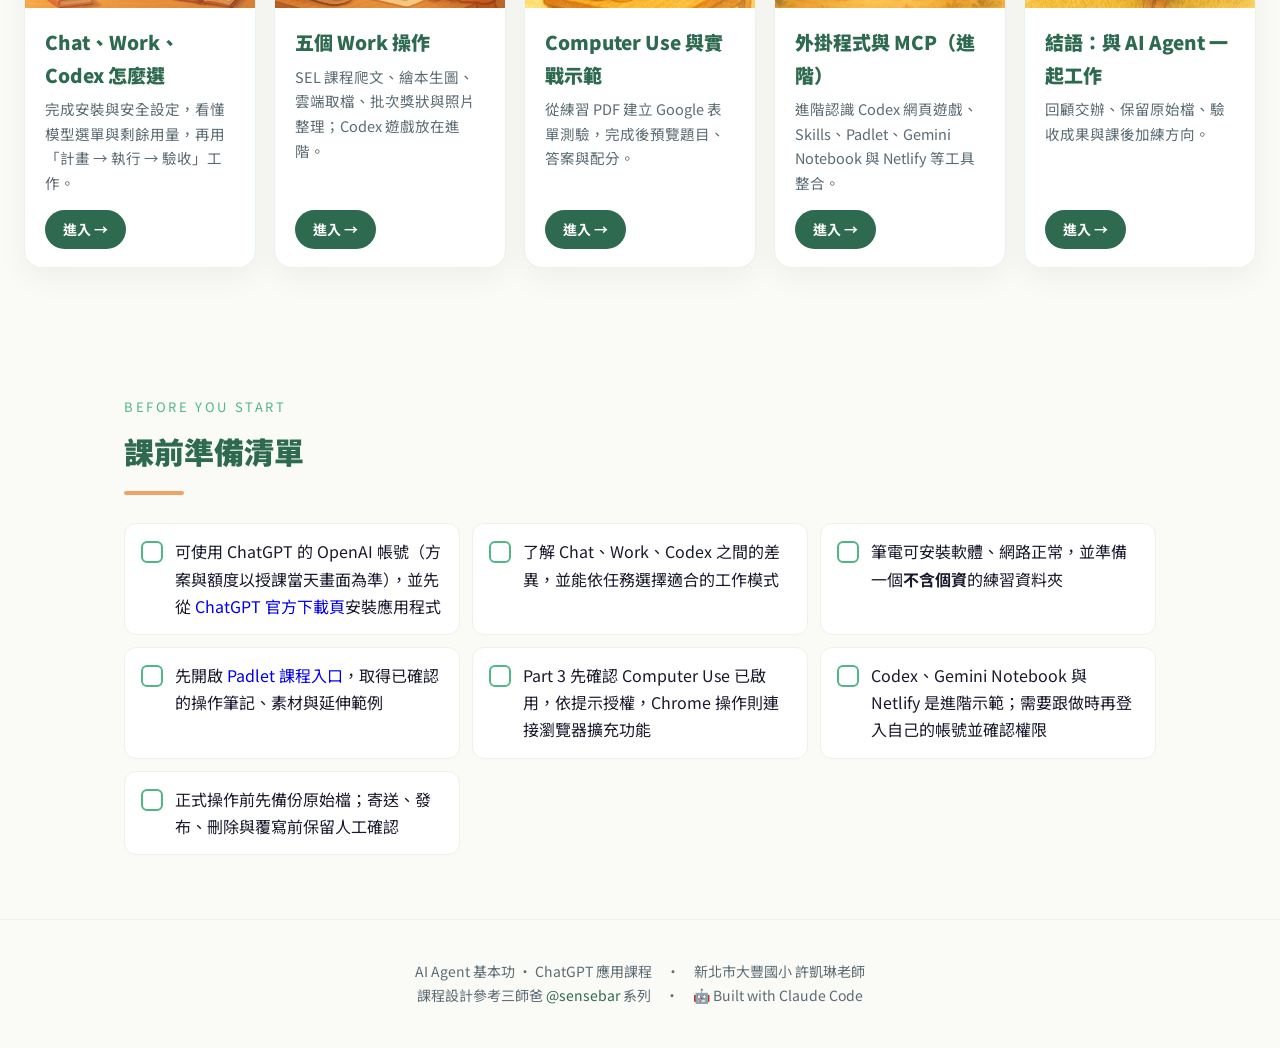
==== commit 11ce64c4: "Align AI Agent course site with five Work exercises" ====
--- a/index.html
+++ b/index.html
@@ -59,13 +59,13 @@
 
 <div class="hero">
   <p class="eyebrow">AI Agent 基本功 · ChatGPT</p>
-  <h1>把教師工作說清楚、交出去、驗收好<br>ChatGPT AI Agent 研習：五個單元</h1>
+  <h1>把教師工作說清楚、交出去、驗收好<br>ChatGPT AI Agent：五個 Work 操作與進階應用</h1>
   <div class="line"></div>
   <p>給教師與研習講師：先分清 Chat、Work、Codex，再完成教師文件任務、Computer Use 與 MCP 外部工具串接。</p>
   <p class="by">新北市大豐國小　·　許凱琳老師</p>
 </div>
 
-<section class="block"><div class="cross"><a href="https://docs.google.com/document/d/1jzYLz-a3kMPW-TNwBAWWw-22x5_Wmz9sQcmVhnAe8pc/edit?usp=drivesdk" target="_blank" rel="noopener">新版操作筆記</a>　<a href="https://padlet.com/ab0308/ai-agent-s024hck04xwtok7u6uiw" target="_blank" rel="noopener">Padlet 範例與延伸資源</a>　<a href="學員操作筆記.html" target="_blank" rel="noopener">操作筆記：一鍵複製提示詞</a></div></section>
+<section class="block"><div class="cross"><a href="https://docs.google.com/document/d/1jzYLz-a3kMPW-TNwBAWWw-22x5_Wmz9sQcmVhnAe8pc/edit" target="_blank" rel="noopener">新版操作筆記</a>　<a href="https://padlet.com/ab0308/ai-agent-chatgpt-s024hck04xwtok7u6uiw" target="_blank" rel="noopener">Padlet 範例與延伸資源</a>　<a href="https://ai.nmking.io/kowqn" target="_blank" rel="noopener">領取點數</a></div></section>
 <section class="block">
   <p class="sec-eyebrow">ABOUT</p>
   <h2 class="sec-title">關於這套課程</h2>
@@ -96,19 +96,19 @@
     </a>
     <a class="pcard" href="part2/index.html">
       <div class="thumb" style="background-image:url('part2/images/cover.png')"><span>Part 2</span></div>
-      <div class="body"><h4>六個研習操作</h4><p>SEL 課程爬文、繪本生圖、雲端取檔、批次獎狀、照片整理與成語遊戲。</p><span class="go">進入 →</span></div>
+      <div class="body"><h4>五個 Work 操作</h4><p>SEL 課程爬文、繪本生圖、雲端取檔、批次獎狀與照片整理；Codex 遊戲放在進階。</p><span class="go">進入 →</span></div>
     </a>
     <a class="pcard" href="part3/index.html">
       <div class="thumb" style="background-image:url('part3/images/cover.png')"><span>Part 3</span></div>
-      <div class="body"><h4>Computer Use 與實戰示範</h4><p>從練習 PDF 建立 Google 表單測驗，再看截圖提問與電腦效能檢查。</p><span class="go">進入 →</span></div>
+      <div class="body"><h4>Computer Use 與實戰示範</h4><p>從練習 PDF 建立 Google 表單測驗，完成後預覽題目、答案與配分。</p><span class="go">進入 →</span></div>
     </a>
     <a class="pcard" href="part4/index.html">
       <div class="thumb" style="background-image:url('part4/images/cover.png')"><span>Part 4</span></div>
-      <div class="body"><h4>外掛程式與 MCP（進階）</h4><p>認識 GitHub、Notion、Google、Canva 外掛；實作 Padlet、Gemini Notebook、Netlify MCP，Token 絕不公開。</p><span class="go">進入 →</span></div>
+      <div class="body"><h4>外掛程式與 MCP（進階）</h4><p>進階認識 Codex 網頁遊戲、Skills、Padlet、Gemini Notebook 與 Netlify 等工具整合。</p><span class="go">進入 →</span></div>
     </a>
     <a class="pcard" href="part5/index.html">
       <div class="thumb" style="background-image:url('part5/images/cover.png')"><span>Part 5</span></div>
-      <div class="body"><h4>結語：與 AI Agent 一起工作</h4><p>使用想法、流程規範與安全性，以及跨電腦、儲存空間與記憶體的實用提醒。</p><span class="go">進入 →</span></div>
+      <div class="body"><h4>結語：與 AI Agent 一起工作</h4><p>回顧交辦、保留原始檔、驗收成果與課後加練方向。</p><span class="go">進入 →</span></div>
     </a>
   </div>
 </section>
@@ -118,12 +118,12 @@
   <h2 class="sec-title">課前準備清單</h2>
   <div class="dline"></div>
   <ul class="chk">
-    <li><span class="b"></span><div>可使用 ChatGPT 的 OpenAI 帳號（方案與額度以授課當天畫面為準），並先從 <a href="https://chatgpt.com/zh-Hant/download/?utm_source=google&amp;utm_medium=paid_search&amp;utm_campaign=GOOG_C_SEM_GBR_Core_CHT_BAU_ACQ_PER_MIX_ALL_APAC_AU_EN_021425&amp;c_id=22239765488&amp;c_agid=176457983033&amp;c_crid=790574195702&amp;c_kwid=kwd-350567194487&amp;c_ims=&amp;c_pms=9071791&amp;c_nw=g&amp;c_dvc=c&amp;gad_source=1&amp;gad_campaignid=22239765488&amp;gbraid=0AAAAA-I0E5fK0s0aEL0Xk7DuOpNk20ozf&amp;gclid=CjwKCAjwyOzSBhBTEiwAmxvJ-qvBQ9vXFTyncoGYKgB4YXILyBUnPpXNg4qQpGhBZ-QBiLRm71dwvhoCGNcQAvD_BwE" target="_blank" rel="noopener">ChatGPT 官方下載頁</a>安裝應用程式</div></li>
+    <li><span class="b"></span><div>可使用 ChatGPT 的 OpenAI 帳號（方案與額度以授課當天畫面為準），並先從 <a href="https://chatgpt.com/zh-Hant/download/" target="_blank" rel="noopener">ChatGPT 官方下載頁</a>安裝應用程式</div></li>
     <li><span class="b"></span><div>了解 Chat、Work、Codex 之間的差異，並能依任務選擇適合的工作模式</div></li>
     <li><span class="b"></span><div>筆電可安裝軟體、網路正常，並準備一個<b>不含個資</b>的練習資料夾</div></li>
-    <li><span class="b"></span><div>Padlet 帳號；有 API Key 的學員可依照 <a href="https://github.com/ab0308-del/padlet-mcp" target="_blank" rel="noopener">Padlet MCP GitHub 專案與安裝說明</a>操作，其他學員使用講師示範牆</div></li>
+    <li><span class="b"></span><div>先開啟 <a href="https://padlet.com/ab0308/ai-agent-chatgpt-s024hck04xwtok7u6uiw" target="_blank" rel="noopener">Padlet 課程入口</a>，取得已確認的操作筆記、素材與延伸範例</div></li>
     <li><span class="b"></span><div>Part 3 先確認 Computer Use 已啟用，依提示授權，Chrome 操作則連接瀏覽器擴充功能</div></li>
-    <li><span class="b"></span><div>Part 4 會現場申請個人 Netlify 帳號，並透過 Netlify MCP 部署練習遊戲；Gemini Notebook MCP 建議使用教學專用 Google 帳號</div></li>
+    <li><span class="b"></span><div>Codex、Gemini Notebook 與 Netlify 是進階示範；需要跟做時再登入自己的帳號並確認權限</div></li>
     <li><span class="b"></span><div>正式操作前先備份原始檔；寄送、發布、刪除與覆寫前保留人工確認</div></li>
   </ul>
 </section>
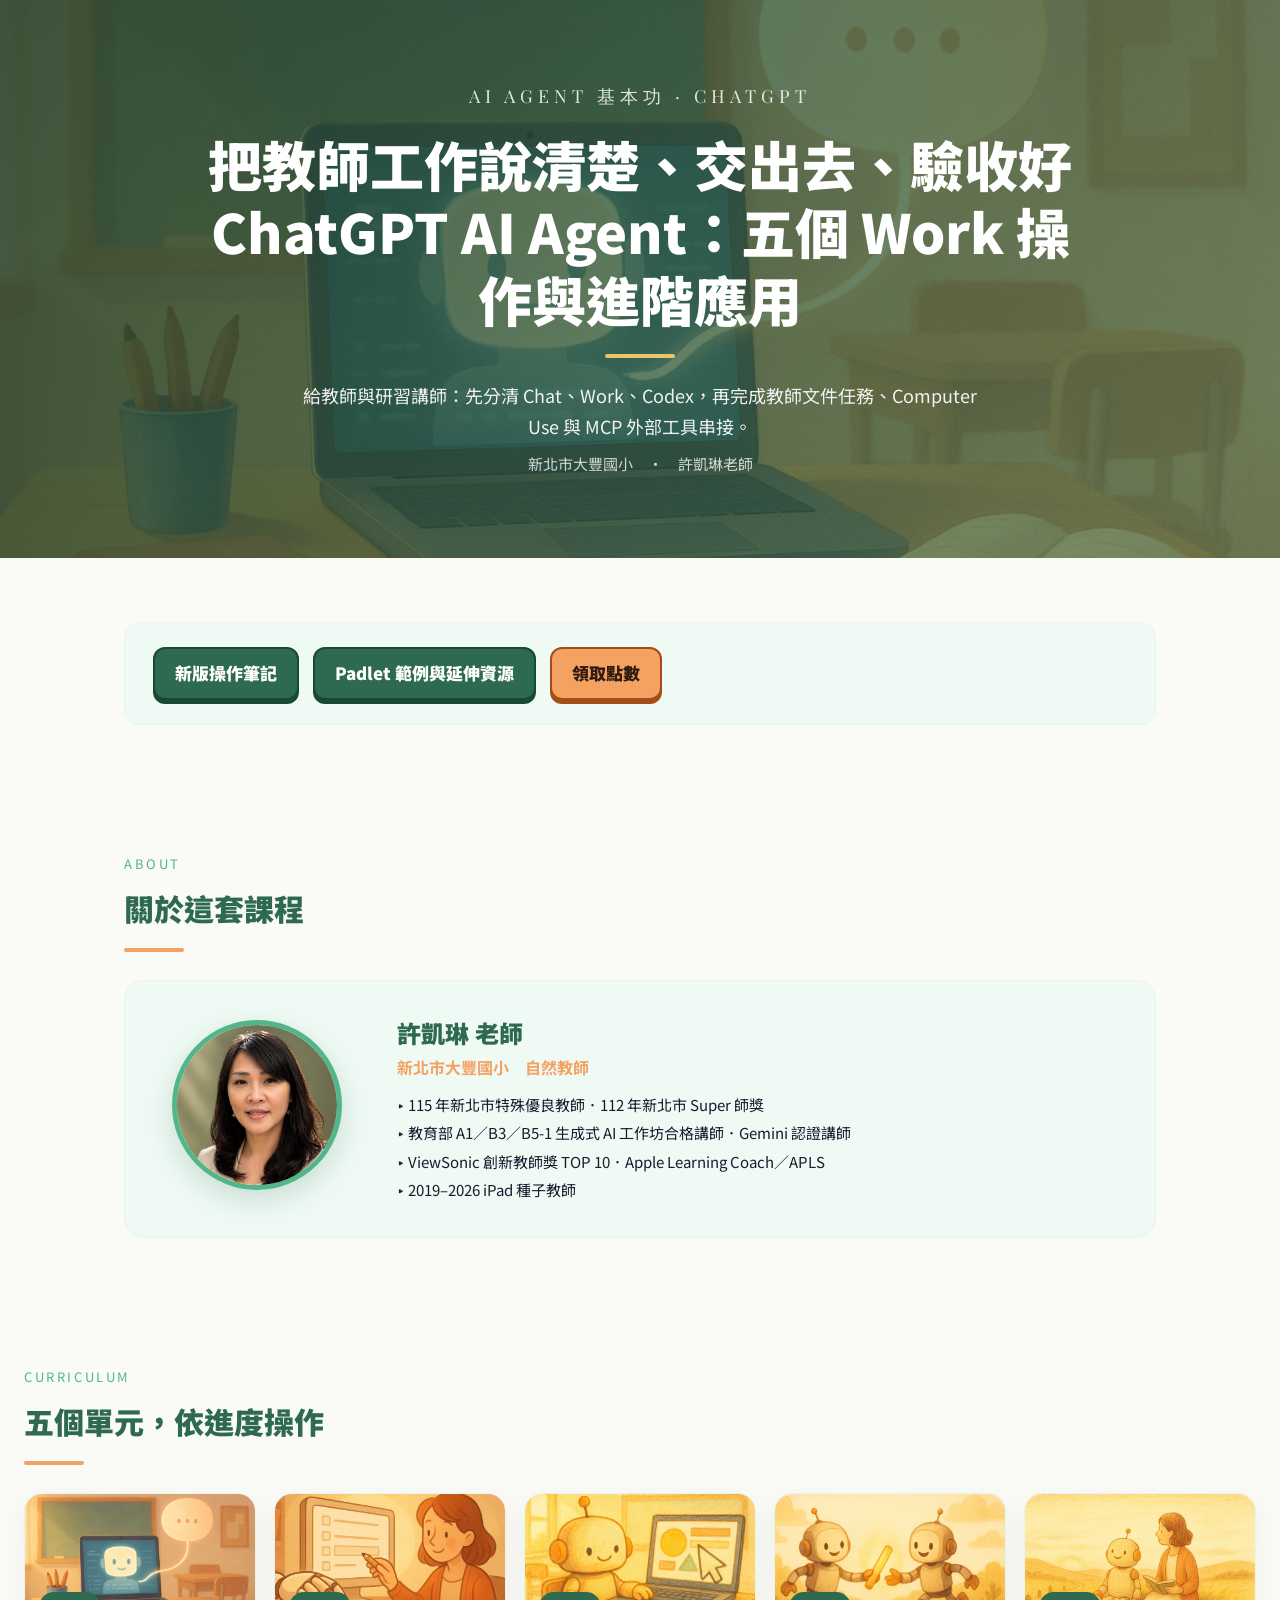
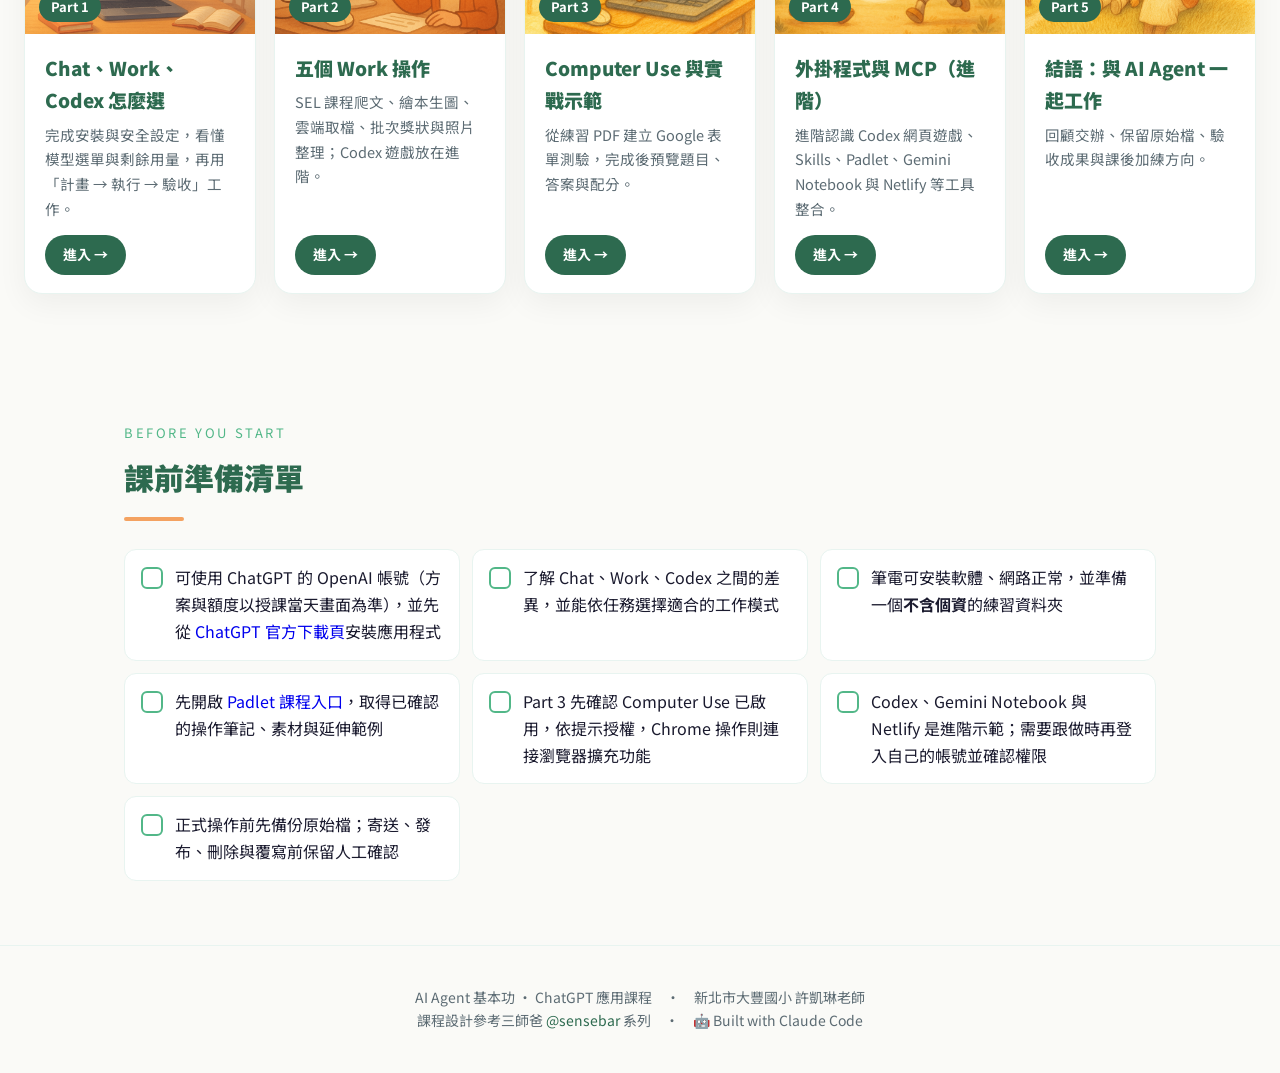
==== commit 8f58d0be: "Make resource buttons prominent" ====
--- a/index.html
+++ b/index.html
@@ -49,10 +49,17 @@
 .chk{list-style:none;display:grid;grid-template-columns:repeat(auto-fit,minmax(280px,1fr));gap:12px}
 .chk li{display:flex;gap:12px;align-items:flex-start;background:#fff;border:1px solid var(--line);border-radius:12px;padding:14px 16px;font-size:16px}
 .chk .b{width:22px;height:22px;border:2px solid var(--accent-2);border-radius:6px;flex-shrink:0;margin-top:3px}
-.cross{background:#F0FAF5;border:1px solid var(--line);border-radius:16px;padding:24px 28px;font-size:16px}
-.cross a{color:var(--accent-1);font-weight:700}
+.cross{display:flex;flex-wrap:wrap;gap:14px;align-items:center;background:#F0FAF5;border:1px solid var(--line);border-radius:16px;padding:24px 28px}
+.cross a{display:inline-flex;align-items:center;justify-content:center;min-height:52px;padding:10px 20px;border:2px solid #174A35;border-radius:12px;background:#2D6A4F;color:#fff;font-size:17px;font-weight:900;text-align:center;box-shadow:0 4px 0 #174A35;transition:transform .2s,box-shadow .2s,background .2s}
+.cross a:hover{background:#24583F;transform:translateY(-2px);box-shadow:0 6px 0 #174A35}
+.cross a:focus-visible{outline:3px solid #E9C46A;outline-offset:4px}
+.cross a:active{transform:translateY(2px);box-shadow:0 2px 0 #174A35}
+.cross a.primary{background:#F4A261;border-color:#A34E18;color:#321C0F;box-shadow:0 4px 0 #A34E18}
+.cross a.primary:hover{background:#F8B77A;box-shadow:0 6px 0 #A34E18}
+.cross a.primary:active{box-shadow:0 2px 0 #A34E18}
 footer{text-align:center;color:var(--muted);font-size:14px;padding:40px 24px;border-top:1px solid var(--line)}
 @media(max-width:680px){.teacher{grid-template-columns:1fr;text-align:center;justify-items:center}}
+@media(max-width:680px){.cross{padding:20px;flex-direction:column}.cross a{width:100%}}
 </style>
 </head>
 <body>
@@ -65,7 +72,7 @@
   <p class="by">新北市大豐國小　·　許凱琳老師</p>
 </div>
 
-<section class="block"><div class="cross"><a href="https://docs.google.com/document/d/1jzYLz-a3kMPW-TNwBAWWw-22x5_Wmz9sQcmVhnAe8pc/edit" target="_blank" rel="noopener">新版操作筆記</a>　<a href="https://padlet.com/ab0308/ai-agent-chatgpt-s024hck04xwtok7u6uiw" target="_blank" rel="noopener">Padlet 範例與延伸資源</a>　<a href="https://ai.nmking.io/kowqn" target="_blank" rel="noopener">領取點數</a></div></section>
+<section class="block"><nav class="cross" aria-label="研習資源"><a href="https://docs.google.com/document/d/1jzYLz-a3kMPW-TNwBAWWw-22x5_Wmz9sQcmVhnAe8pc/edit" target="_blank" rel="noopener">新版操作筆記</a><a href="https://padlet.com/ab0308/ai-agent-chatgpt-s024hck04xwtok7u6uiw" target="_blank" rel="noopener">Padlet 範例與延伸資源</a><a class="primary" href="https://ai.nmking.io/kowqn" target="_blank" rel="noopener">領取點數</a></nav></section>
 <section class="block">
   <p class="sec-eyebrow">ABOUT</p>
   <h2 class="sec-title">關於這套課程</h2>
